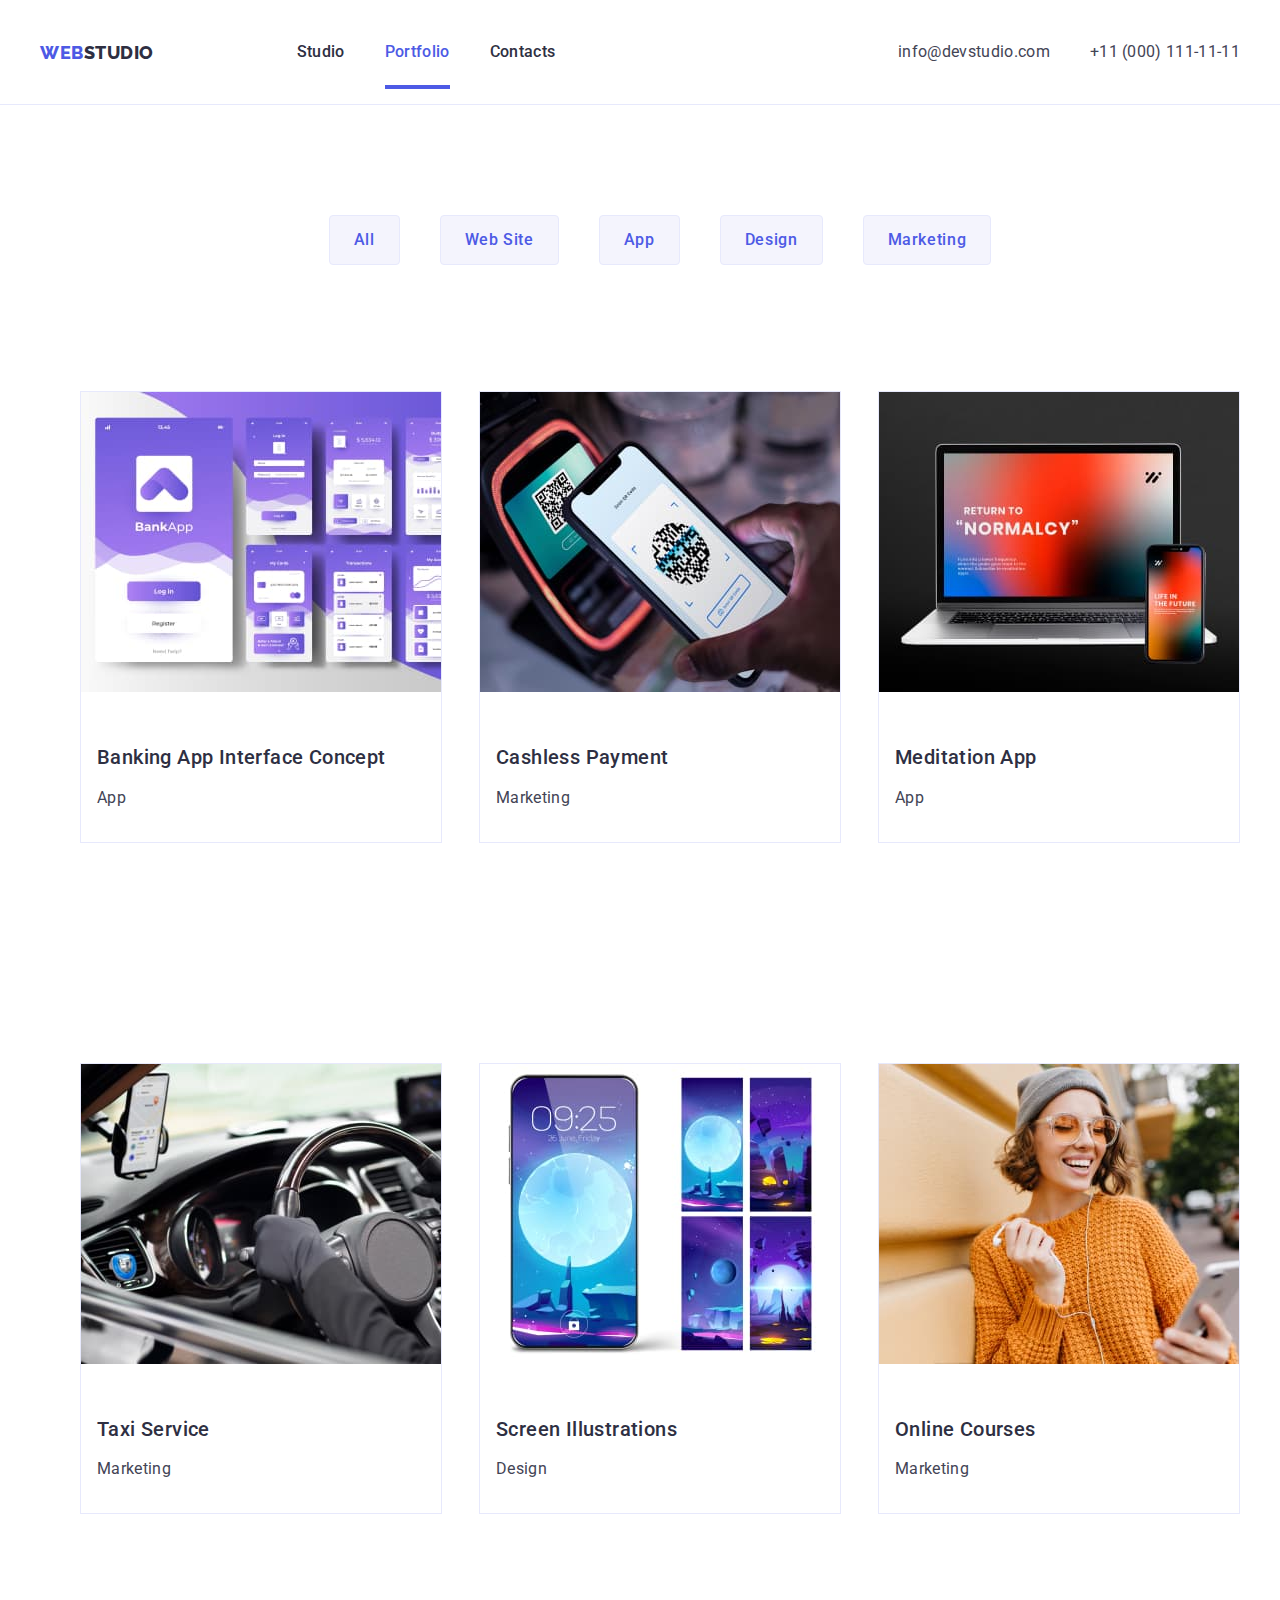
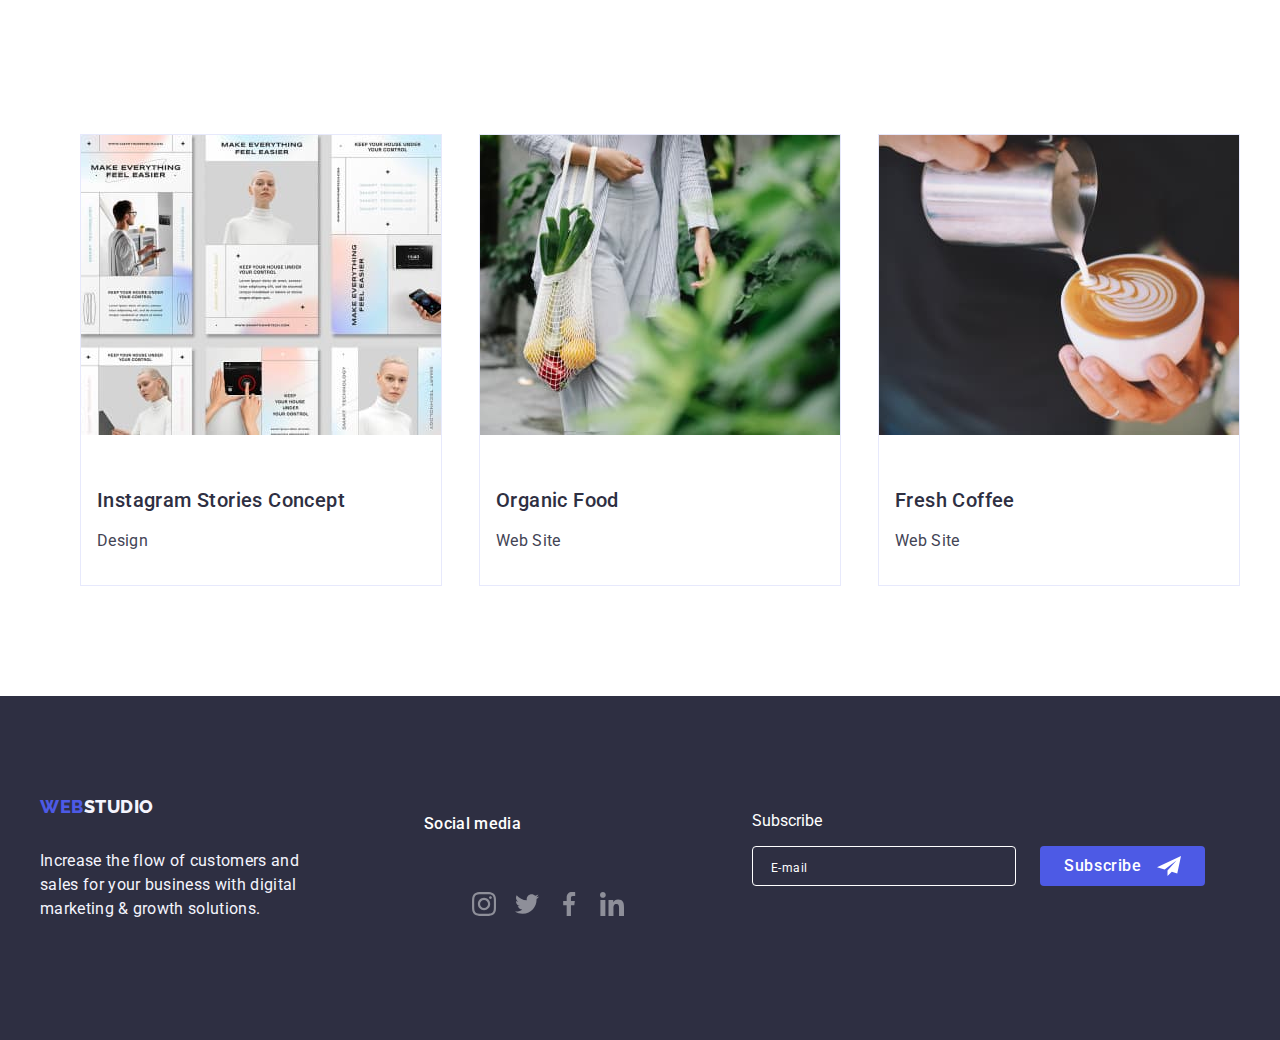
==== portfolio.html @ 589d303f "hw" ====
<!DOCTYPE html>
<html lang="en">
  <head>
    <meta charset="UTF-8" />
    <meta name="viewport" content="width=device-width, initial-scale=1.0" />
    <link rel="preconnect" href="https://fonts.googleapis.com" />
    <link rel="preconnect" href="https://fonts.gstatic.com" crossorigin />
    <link
      href="https://fonts.googleapis.com/css2?family=Raleway:ital,wght@0,100..900;1,100..900&family=Roboto:wght@400;500;700;900&display=swap"
      rel="stylesheet"
    />

    <!-- Normalize information -->
    <link
      rel="stylesheet"
      href="https://cdnjs.cloudflare.com/ajax/libs/modern-normalize/1.1.0/modern-normalize.min.css"
    />
    <link rel="stylesheet" href="./styles/modern-normalize.css" />
    <link rel="stylesheet" href="./styles/portfolio.css" />

    <title>Portfolio</title>
  </head>

  <body>
    <!-- Header information -->
    <header class="top-line">
      <div class="container top-line-style">
        <a href="./index.html" rel="noopener noreferrer" class="logo">WEB</a>
        <nav class="navbar">
          <ul class="navbar-list">
            <li>
              <a
                class="navbar-list-item"
                href="./index.html"
                rel="noopener noreferrer"
                >Studio</a
              >
            </li>
            <li>
              <a
                class="navbar-list-item active"
                href="./portfolio.html"
                rel="noopener noreferrer"
                >Portfolio</a
              >
            </li>
            <li>
              <a class="navbar-list-item" href="" rel="noopener noreferrer"
                >Contacts</a
              >
            </li>
          </ul>
        </nav>

        <!-- Contacts information -->
        <ul class="contact">
          <li>
            <a href="mailto:info@devstudio.com">info@devstudio.com</a>
          </li>
          <li>
            <a href="tel:+11 (000) 111-11-11">+11 (000) 111-11-11</a>
          </li>
        </ul>
      </div>
    </header>

    <main>
      <!-- Section with buttons - filtres -->
      <section class="filters-section">
        <div class="container">
          <ul class="filters-section-list">
            <li>
              <button type="button" class="btn-filtres">All</button>
            </li>
            <li>
              <button type="button" class="btn-filtres">Web Site</button>
            </li>
            <li>
              <button type="button" class="btn-filtres">App</button>
            </li>
            <li>
              <button type="button" class="btn-filtres">Design</button>
            </li>
            <li>
              <button type="button" class="btn-filtres">Marketing</button>
            </li>
          </ul>
        </div>
      </section>

      <!-- Section with Row 1 -->
      <section class="section">
        <div class="container">
          <ul class="section-row-list">
            <li class="project-card">
              <div class="img-overlay">
                <img
                  src="./images/Row-1/img-1.jpg"
                  alt="Banking App Interface Concept"
                />
                <div class="overlay">
                  <p class="overlay-text">
                    14 Stylish and User-Friendly App Design Concepts · Task
                    Manager App · Calorie Tracker App · Exotic Fruit Ecommerce
                    App · Cloud Storage App
                  </p>
                </div>
              </div>
              <div class="project-card-info">
                <h2>Banking App Interface Concept</h2>
                <span>App</span>
              </div>
            </li>
            <li class="project-card">
              <div class="img-overlay">
                <img src="./images/Row-1/img-2.jpg" alt="Cashless Payment" />
                <div class="overlay">
                  <p class="overlay-text">
                    14 Stylish and User-Friendly App Design Concepts · Task
                    Manager App · Calorie Tracker App · Exotic Fruit Ecommerce
                    App · Cloud Storage App
                  </p>
                </div>
              </div>
              <div class="project-card-info">
                <h2>Cashless Payment</h2>
                <span>Marketing</span>
              </div>
            </li>
            <li class="project-card">
              <div class="img-overlay">
                <img src="./images/Row-1/img-3.jpg" alt="Meditation App" />
                <div class="overlay">
                  <p class="overlay-text">
                    14 Stylish and User-Friendly App Design Concepts · Task
                    Manager App · Calorie Tracker App · Exotic Fruit Ecommerce
                    App · Cloud Storage App
                  </p>
                </div>
              </div>
              <div class="project-card-info">
                <h2>Meditation App</h2>
                <span>App</span>
              </div>
            </li>
          </ul>
        </div>
      </section>

      <!-- Section with Row 2 -->
      <section class="section">
        <div class="container">
          <ul class="section-row-list">
            <li class="project-card">
              <div class="img-overlay">
                <img src="./images/Row-2/img-1.jpg" alt="Taxi Service" />
                <div class="overlay">
                  <p class="overlay-text">
                    14 Stylish and User-Friendly App Design Concepts · Task
                    Manager App · Calorie Tracker App · Exotic Fruit Ecommerce
                    App · Cloud Storage App
                  </p>
                </div>
              </div>
              <div class="project-card-info">
                <h2>Taxi Service</h2>
                <span>Marketing</span>
              </div>
            </li>
            <li class="project-card">
              <div class="img-overlay">
                <img
                  src="./images/Row-2/img-2.jpg"
                  alt="Screen Illustrations"
                />
                <div class="overlay">
                  <p class="overlay-text">
                    14 Stylish and User-Friendly App Design Concepts · Task
                    Manager App · Calorie Tracker App · Exotic Fruit Ecommerce
                    App · Cloud Storage App
                  </p>
                </div>
              </div>
              <div class="project-card-info">
                <h2>Screen Illustrations</h2>
                <span>Design</span>
              </div>
            </li>
            <li class="project-card">
              <div class="img-overlay">
                <img src="./images/Row-2/img-3.jpg" alt="Online Courses" />
                <div class="overlay">
                  <p class="overlay-text">
                    14 Stylish and User-Friendly App Design Concepts · Task
                    Manager App · Calorie Tracker App · Exotic Fruit Ecommerce
                    App · Cloud Storage App
                  </p>
                </div>
              </div>
              <div class="project-card-info">
                <h2>Online Courses</h2>
                <span>Marketing</span>
              </div>
            </li>
          </ul>
        </div>
      </section>

      <!-- Section with Row 3 -->
      <section class="section">
        <div class="container">
          <ul class="section-row-list">
            <li class="project-card">
              <div class="img-overlay">
                <img
                  src="./images/Row-3/img-1.jpg"
                  alt="Instagram Stories Concept"
                />
                <div class="overlay">
                  <p class="overlay-text">
                    14 Stylish and User-Friendly App Design Concepts · Task
                    Manager App · Calorie Tracker App · Exotic Fruit Ecommerce
                    App · Cloud Storage App
                  </p>
                </div>
              </div>
              <div class="project-card-info">
                <h2>Instagram Stories Concept</h2>
                <span>Design</span>
              </div>
            </li>
            <li class="project-card">
              <div class="img-overlay">
                <img src="./images/Row-3/img-2.jpg" alt="Organic Food" />
                <div class="overlay">
                  <p class="overlay-text">
                    14 Stylish and User-Friendly App Design Concepts · Task
                    Manager App · Calorie Tracker App · Exotic Fruit Ecommerce
                    App · Cloud Storage App
                  </p>
                </div>
              </div>
              <div class="project-card-info">
                <h2>Organic Food</h2>
                <span>Web Site</span>
              </div>
            </li>
            <li class="project-card">
              <div class="img-overlay">
                <img src="./images/Row-3/img-3.jpg" alt="Fresh Coffee" />
                <div class="overlay">
                  <p class="overlay-text">
                    14 Stylish and User-Friendly App Design Concepts · Task
                    Manager App · Calorie Tracker App · Exotic Fruit Ecommerce
                    App · Cloud Storage App
                  </p>
                </div>
              </div>
              <div class="project-card-info">
                <h2>Fresh Coffee</h2>
                <span>Web Site</span>
              </div>
            </li>
          </ul>
        </div>
      </section>
    </main>
    <!-- Footer information -->
    <footer class="footer-section">
      <div class="container footer-section-style">
        <!-- Information about logo -->
        <div class="footer-section-logo">
          <a class="footer-logo" href="index.html" rel="noopener noreferrer"
            >WEB</a
          >
          <p>
            Increase the flow of customers and sales for your business with
            digital marketing & growth solutions.
          </p>
        </div>
        <div class="footer-social-links">
          <p>Social media</p>
          <ul class="footer-social-links-list">
            <!-- Information about Footer icon -->
            <li>
              <a
                href="https://www.instagram.com/"
                target="_blank"
                class="footer-icon"
                aria-label="instagram-link"
              >
                <svg>
                  <use href="./images/icons/icons.svg#icon-instagram"></use>
                </svg>
              </a>
            </li>
            <li>
              <a
                href="https://www.twitter.com/"
                target="_blank"
                class="footer-icon"
                aria-label="twitter-link"
              >
                <svg>
                  <use href="./images/icons/icons.svg#icon-twitter"></use>
                </svg>
              </a>
            </li>
            <li>
              <a
                href="https://www.facebook.com/"
                target="_blank"
                class="footer-icon"
                aria-label="facebook-link"
              >
                <svg>
                  <use href="./images/icons/icons.svg#icon-facebook"></use>
                </svg>
              </a>
            </li>
            <li>
              <a
                href="https://www.linkedin.com/"
                target="_blank"
                class="footer-icon"
                aria-label="linkedin-link"
              >
                <svg>
                  <use href="./images/icons/icons.svg#icon-linkedin"></use>
                </svg>
              </a>
            </li>
          </ul>
        </div>
        <form class="footer-form">
          <p class="title-subscribe">Subscribe</p>
          <div class="footer-subscribe">
            <div>
              <label for="email"></label>
              <input
                type="email"
                name="email"
                id="email"
                placeholder="E-mail"
                class="input-subscribe"
              />
            </div>
            <div class="button-subscribe">
              <button type="submit" class="btn-subscribe">
                Subscribe
                <svg class="icon-subscribe">
                  <use href="./images/icons/icons.svg#icon-subscribe"></use>
                </svg>
              </button>
            </div>
          </div>
        </form>
      </div>
    </footer>
  </body>
</html>
---- styles/portfolio.css ----
:root {
    --blue-color: #4d5ae5;
    --button-background-color: #4d5ae5;
    --button-color: #404bbf;
    --primary-color: #2e2f42;
    --logo-color: #4d5ae5;
    --hover-links-color: #2042db;
    --slate: #434455;
    --social-icon-color: #8e8f99;
    --border-color: #e7e9fc;
    --cloud: #f4f4fd;
    --primary-color-modal: rgba(46, 47, 66, 0.4);
    --grey: rgba(46, 47, 66, 0.702);
    --color-white: #fff;
    --dairy: #fcfcfc;
    --font-family: "Roboto", sans-serif;
    --second-family: "Raleway", sans-serif;
    --transition: 250ms cubic-bezier(0.4, 0, 0.2, 1);
  }
  
  /* General settings */
  body {
    font-family: var(--font-family);
    color: var(--primary-color);
  }
  
  a {
    text-decoration: none;
  }
  
  li {
    list-style-type: none;
  }
  
  .container {
    width: 1200px;
    margin: 0 auto;
  }
  
  .section {
    padding: 94px 0;
  }
  
  a {
    transition: color 250ms cubic-bezier(0.4, 0, 0.2, 1);
  }
  svg {
    transition: color 250ms cubic-bezier(0.4, 0, 0.2, 1);
  }
  
  /* Information about Top Line */
  .top-line {
    background: var(--color-white);
    border-bottom: 1px solid var(--border-color);
    padding: 24px 0;
  }
  
  .top-line a.active {
    color: var(--blue-color);
    border-bottom: 4px solid var(--blue-color);
    padding-bottom: 24px;
  }
  .top-line-style {
    display: flex;
    justify-content: space-between;
    align-items: center;
  }
  
  /* Information about logo */
  .logo {
    font-family: var(--second-family);
    font-weight: 800;
    font-size: 18px;
    line-height: 1.16667;
    letter-spacing: 0.03em;
    color: var(--logo-color);
  }
  
  .logo:hover {
    transform: scale(1.05);
  }
  
  .logo::after {
    content: "STUDIO";
    color: var(--primary-color);
  }
  
  /* Information about Nav Bar */
  .navbar-list {
    display: flex;
    gap: 40px;
    margin-right: 100px;
  }
  
  .navbar-list-item {
    font-family: var(--font-family);
    font-weight: 500;
    font-size: 16px;
    line-height: 1.5;
    letter-spacing: 0.02em;
    color: var(--primary-color);
  }
  
  .navbar-list-item:hover,
  .navbar-list-item:focus {
    color: var(--hover-links-color);
  }
  
  /* Information about Contacts in Nav-Bar */
  .contact {
    font-family: var(--font-family);
    font-weight: 400;
    font-size: 16px;
    line-height: 1.5;
    letter-spacing: 0.02em;
    display: flex;
    gap: 40px;
    margin-left: 100px;
  }
  
  .contact a {
    color: var(--slate);
  }
  
  .contact a:hover,
  .contact a:focus {
    color: var(--hover-links-color);
  }
  
  /* Information about buttons with filtres */
  .filters-section {
    padding-top: 94px;
  }
  
  .filters-section-list {
    display: flex;
    justify-content: center;
    align-items: center;
    gap: 40px;
    white-space: nowrap;
  }
  
  .btn-filtres {
    padding: 12px 24px;
    border: 1px solid var(--border-color);
    border-radius: 4px;
    background: var(--cloud);
    font-weight: 500;
    font-size: 16px;
    line-height: 1.5;
    letter-spacing: 0.04em;
    text-align: center;
    color: var(--button-background-color);
  }
  
  .btn-filtres:hover {
    color: var(--color-white);
    background: var(--button-color);
    box-shadow: 0 4px 4px 0 rgba(0, 0, 0, 0.25);
    cursor: pointer;
  }
  
  .btn-filtres:hover,
  .btn-filtres:focus {
    transform: scale(1.05);
    transition: var(--transition);
  }
  
  /* Information about Rows */
  .section-row-list {
    display: flex;
    justify-content: space-between;
  }
  
  /* Information about Cards */
  .project-card {
    border: 1px solid var(--border-color);
    background: var(--color-white);
    transition: var(--transition);
  }
  
  .project-card:hover {
    box-shadow: 0 4px 4px 0 rgba(0, 0, 0, 0.25);
    scale: 1.015;
    cursor: pointer;
  }
  
  .project-card-info {
    display: flex;
    flex-direction: column;
    margin: 32px 0 32px 16px;
  }
  
  .project-card-info h2 {
    font-weight: 500;
    font-size: 20px;
    line-height: 1.2;
    letter-spacing: 0.02em;
    color: var(--primary-color);
  }
  
  .project-card-info span {
    font-size: 16px;
    line-height: 1.5;
    letter-spacing: 0.02em;
    color: var(--slate);
  }
  
  .img-overlay {
    position: relative;
    overflow: hidden;
  }
  
  .overlay {
    display: flex;
    justify-content: center;
    align-items: center;
    top: 0px;
    height: 360px;
    width: 360px;
    position: absolute;
    background-color: var(--blue-color);
    transform: translateY(101%);
    transition: transform var(--transition);
  }
  
  .overlay-text {
    width: 300px;
    font-weight: 400;
    font-size: 16px;
    line-height: 1.5;
    letter-spacing: 0.02em;
    color: var(--color-white);
    padding-bottom: 180px;
  }
  
  .img-overlay:hover .overlay {
    transform: translateY(0px);
  }
  
  /* Information about Footer section */
  .footer-section {
    background: var(--primary-color);
    padding: 100px 0;
  }
  
  /* Information about Footer Logo */
  .footer-logo {
    font-family: var(--second-family);
    font-weight: 800;
    font-size: 18px;
    line-height: 1.16667;
    letter-spacing: 0.03em;
    color: var(--logo-color);
  }
  
  .footer-logo::after {
    content: "STUDIO";
    color: var(--cloud);
  }
  
  .footer-section-logo {
    display: flex;
    flex-direction: column;
    gap: 16px;
    width: 264px;
  }
  
  .footer-section-logo p {
    font-family: var(--font-family);
    font-weight: 400;
    font-size: 16px;
    line-height: 1.5;
    letter-spacing: 0.02em;
    color: var(--cloud);
  }
  
  /* Information about style footer */
  .footer-section-style {
    display: flex;
    gap: 120px;
  }
  
  /* Information about Social links */
  .footer-social-links {
    font-weight: 500;
    font-size: 16px;
    line-height: 1.5;
    letter-spacing: 0.02em;
    color: var(--color-white);
    display: flex;
    flex-direction: column;
    gap: 16px;
  }
  
  .footer-social-links-list {
    display: flex;
    justify-content: space-between;
    width: 208px;
  }
  
  /* Information about Footer svg */
  .footer-icon svg {
    width: 24px;
    height: 24px;
    color: var(--social-icon-color);
  }
  
  .footer-icon svg:hover,
  .footer-icon svg:active {
    color: var(--color-white);
  }
  
  .footer-icon {
    width: 40px;
    height: 40px;
    background: var(--navy-blue);
    border-radius: 50%;
    display: flex;
    justify-content: center;
    align-items: center;
  }
  
  .footer-icon:hover,
  .footer-icon:active {
    background: var(--blue-color);
    border-radius: 50%;
  }
  
  /* Information About Section Subscribe */
  .title-subscribe {
    color: var(--color-white);
    margin-bottom: 16px;
  }
  
  .footer-form {
    display: flex;
    flex-direction: column;
  }
  
  .footer-subscribe {
    display: flex;
  }
  
  .input-subscribe {
    border: 1px solid var(--color-white);
    border-radius: 4px;
    width: 264px;
    height: 40px;
    background-color: var(--navy-blue);
    color: var(--color-white);
    margin-right: 24px;
  }
  
  .input-subscribe::placeholder {
    color: var(--color-white);
    font-weight: 400;
    font-size: 12px;
    line-height: 2;
    letter-spacing: 0.04em;
    padding-left: 16px;
  }
  
  .btn-subscribe {
    display: flex;
    font-weight: 500;
    font-size: 16px;
    line-height: 1.5;
    letter-spacing: 0.04em;
    color: var(--color-white);
    border: none;
    border-radius: 4px;
    padding: 8px 24px;
    width: 165px;
    height: 40px;
    background-color: var(--blue-color);
    cursor: pointer;
    position: absolute;
  }
  
  .icon-subscribe {
    position: relative;
    width: 24px;
    height: 24px;
    fill: var(--color-white);
    margin-left: 15px;
    cursor: pointer;
  }
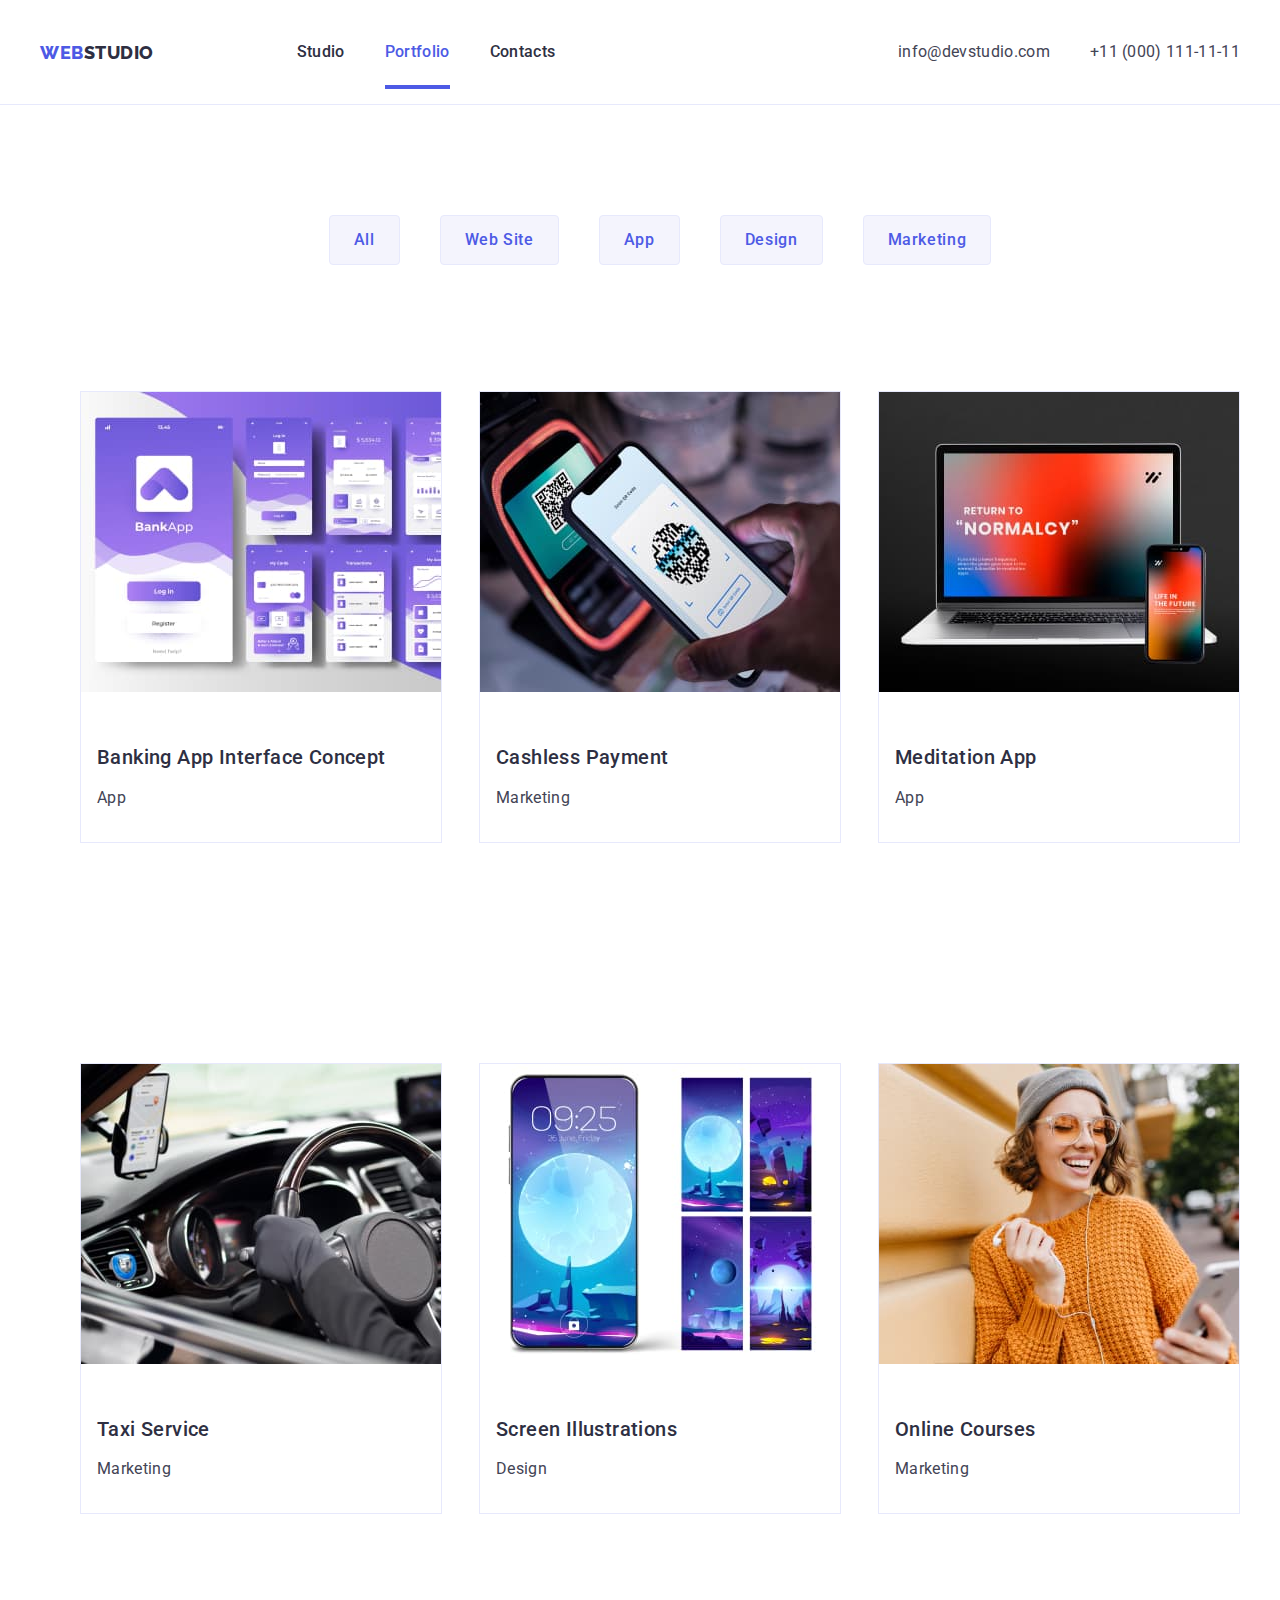
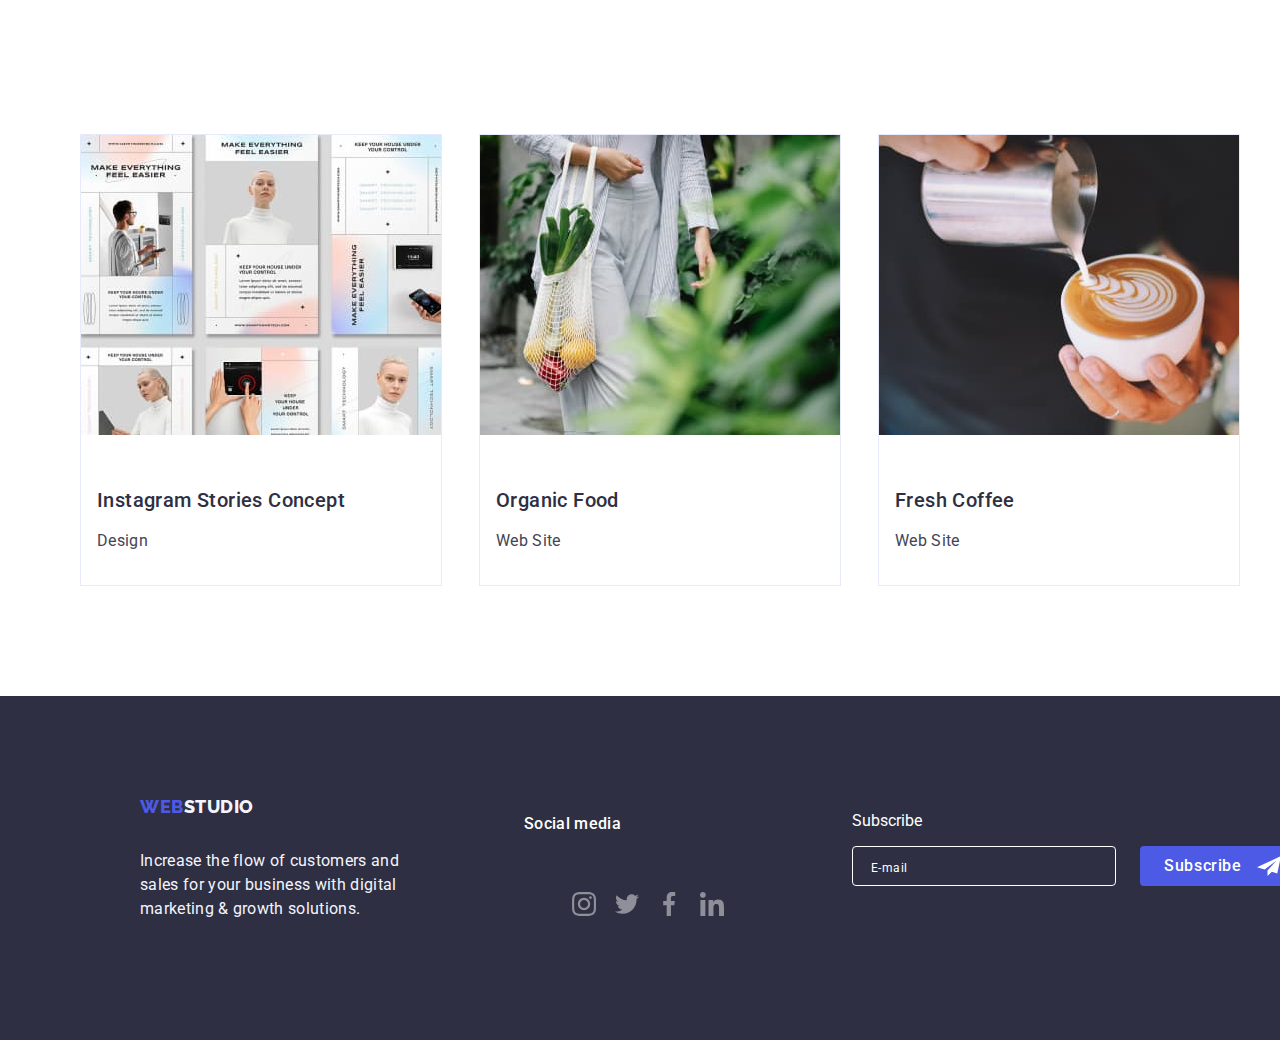
==== commit 6bc5e55c: "." ====
--- a/portfolio.html
+++ b/portfolio.html
@@ -22,6 +22,97 @@
   </head>
 
   <body>
+    <div class="js-menu-container">
+      <button class="menu-toggle js-close-menu">&times;</button>
+      <nav>
+        <ul class="mobile-menu-navigation">
+          <li>
+            <a
+              class="mobile-navbar-list-item"
+              href="index.html"
+              rel="noopener noreferrer"
+              >Studio</a
+            >
+          </li>
+          <li>
+            <a
+              class="mobile-navbar-list-item"
+              href="portfolio.html"
+              target="_parent"
+              rel="noopener nofollow noreferrer"
+              >Portfolio</a
+            >
+          </li>
+          <li>
+            <a
+              class="mobile-navbar-list-item"
+              href="contacts.html"
+              target="_blank"
+              rel="noopener nofollow noreferrer"
+              >Contacts</a
+            >
+          </li>
+        </ul>
+      </nav>
+      <ul class="mobile-menu-contact">
+        <li>
+          <a href="mailto:info@devstudio.com">info@devstudio.com</a>
+        </li>
+        <li>
+          <a href="tel:+11 (000) 111-11-11">+11 (000) 111-11-11</a>
+        </li>
+      </ul>
+      <ul class="mobile-social-links-list">
+        <li>
+          <a
+            href="https://www.instagram.com/"
+            target="_blank"
+            class="social-icon"
+            aria-label="instagram-link"
+          >
+            <svg>
+              <use href="./images/icons/icons.svg#icon-instagram"></use>
+            </svg>
+          </a>
+        </li>
+        <li>
+          <a
+            href="https://www.twitter.com/"
+            target="_blank"
+            class="social-icon"
+            aria-label="twitter-link"
+          >
+            <svg>
+              <use href="./images/icons/icons.svg#icon-twitter"></use>
+            </svg>
+          </a>
+        </li>
+        <li>
+          <a
+            href="https://www.facebook.com/"
+            target="_blank"
+            class="social-icon"
+            aria-label="facebook-link"
+          >
+            <svg>
+              <use href="./images/icons/icons.svg#icon-facebook"></use>
+            </svg>
+          </a>
+        </li>
+        <li>
+          <a
+            href="https://www.linkedin.com/"
+            target="_blank"
+            class="social-icon"
+            aria-label="linkedin-link"
+          >
+            <svg>
+              <use href="./images/icons/icons.svg#icon-linkedin"></use>
+            </svg>
+          </a>
+        </li>
+      </ul>
+    </div>
     <!-- Header information -->
     <header class="top-line">
       <div class="container top-line-style">
@@ -62,6 +153,25 @@
           </li>
         </ul>
       </div>
+      <button
+        class="menu-toggle js-open-menu"
+        aria-expanded="false"
+        aria-controls="mobile-menu"
+      >
+        <svg
+          width="24"
+          height="24"
+          fill="currentColor"
+          viewBox="0 0 20 20"
+          xmlns="http://www.w3.org/2000/svg"
+        >
+          <path
+            fill-rule="evenodd"
+            d="M3 5a1 1 0 011-1h12a1 1 0 110 2H4a1 1 0 01-1-1zM3 10a1 1 0 011-1h12a1 1 0 110 2H4a1 1 0 01-1-1zM3 15a1 1 0 011-1h12a1 1 0 110 2H4a1 1 0 01-1-1z"
+            clip-rule="evenodd"
+          ></path>
+        </svg>
+      </button>
     </header>
 
     <main>
@@ -357,5 +467,6 @@
         </form>
       </div>
     </footer>
+    <script src="/js/mobile-menu-js"></script>
   </body>
 </html>
--- a/styles/portfolio.css
+++ b/styles/portfolio.css
@@ -385,4 +385,428 @@
     fill: var(--color-white);
     margin-left: 15px;
     cursor: pointer;
-  }+  }
+  .js-menu-container {
+    display: none;
+  }
+  
+  .js-menu-container.is-open {
+    display: flex;
+    flex-direction: column;
+    position: fixed;
+    top: 0;
+    right: 0;
+    background-color: var(--color-white);
+    padding: 80px 35px 40px 40px;
+    z-index: 1;
+  }
+  .mobile-menu-navbar {
+    display: flex;
+  }
+  .js-close-menu {
+    position: absolute;
+    top: 24px;
+    right: 24px;
+    border-radius: 50%;
+    width: 24px;
+    height: 24px;
+    color: var(--blue-color);
+    background-color: var(--cornflower);
+    display: flex;
+    justify-content: center;
+    align-items: center;
+    outline: none;
+    border-style: none;
+    margin-bottom: 24px;
+  }
+  
+  .js-close-menu:hover {
+    color: var(--ocean);
+    background-color: var(--color-white);
+    cursor: pointer;
+  }
+  
+  .mobile-menu-navigation {
+    display: flex;
+    flex-direction: column;
+    gap: 40px;
+  }
+  
+  .mobile-navbar-list-item {
+    font-family: var(--font-family);
+    font-weight: 700;
+    font-size: 36px;
+    line-height: 111%;
+    letter-spacing: 0.02em;
+    text-transform: capitalize;
+    color: var(--navy-blue);
+  }
+  
+  .mobile-navbar-list-item:hover {
+    color: var(--ocean);
+  }
+  
+  .mobile-menu-contact {
+    display: flex;
+    flex-direction: column;
+    gap: 40px;
+    margin-top: 284px;
+    margin-bottom: 48px;
+  }
+  
+  .mobile-menu-contact a {
+    font-family: var(--font-family);
+    font-weight: 500;
+    font-size: 20px;
+    line-height: 120%;
+    letter-spacing: 0.02em;
+    color: var(--slate);
+    transition: font-size var(--transition), color var(--transition);
+  }
+  
+  .mobile-menu-contact a:hover {
+    font-family: var(--font-family);
+    font-weight: 700;
+    font-size: 36px;
+    line-height: 111%;
+    letter-spacing: 0.02em;
+    text-transform: capitalize;
+    color: var(--blue-color);
+  }
+  
+  .mobile-social-links-list {
+    display: flex;
+    gap: 56px;
+  }
+  /* Stiliare pentru tableta */
+@media screen and (min-width: 768px) {
+  .navbar-list {
+    display: flex;
+    gap: 40px;
+    margin-right: 100px;
+  }
+  .contact {
+    font-family: var(--font-family);
+    font-weight: 400;
+    font-size: 16px;
+    line-height: 1.5;
+    letter-spacing: 0.02em;
+    display: flex;
+    flex-direction: column;
+    margin-left: 100px;
+  }
+  .burger-menu {
+    display: none;
+  }
+
+  .js-open-menu {
+    display: none;
+  }
+  
+
+  .section-list {
+    display: flex;
+    justify-content: center;
+    flex-direction: column;
+    align-items: center;
+  }
+
+  .container {
+    margin: 0 auto;
+  }
+
+  .hero-section h1 {
+    width: 496px;
+    height: 120px;
+    font-weight: 700;
+    font-size: 56px;
+    line-height: 1.07143;
+    letter-spacing: 0.02em;
+    text-align: center;
+    color: var(--color-white);
+  }
+
+  .icon-benefit-background {
+    width: 264px;
+    height: 112px;
+    background: var(--cloud);
+    display: flex;
+    justify-content: center;
+    align-items: center;
+    display: none;
+  }
+  .section-list-item {
+    display: flex;
+    flex-direction: column;
+    width: 264px;
+    justify-content: space-between;
+  }
+
+  .section-list-item h3 {
+    font-size: 36px;
+    line-height: 1.11111;
+    letter-spacing: 0.02em;
+    text-transform: capitalize;
+    text-align: center;
+    color: var(--navy-blue);
+  }
+
+  .section-list-item p {
+    font-size: 16px;
+    line-height: 1.5;
+    letter-spacing: 0.02em;
+    color: var(--list-item-color);
+    text-align: start;
+  }
+
+  .what-are-we-doing {
+    display: none;
+  }
+
+  .benefits-with-two-columns {
+    flex-wrap: wrap;
+    display: flex;
+    flex-direction: row;
+    width: 736px;
+  }
+  .our-team-two-columns {
+    flex-wrap: wrap;
+    display: flex;
+    flex-direction: row;
+    width: 768px;
+    margin: auto;
+    gap: 24px;
+  }
+
+  .customers-with-two-columns {
+    flex-wrap: wrap;
+    display: flex;
+    flex-direction: row;
+    width: 552px;
+    gap: 7px;
+  }
+  .card {
+    border-radius: 0 0 4px 4px;
+    box-shadow: 0 2px 1px 0 rgba(46, 47, 66, 0.08),
+      0 1px 1px 0 rgba(46, 47, 66, 0.16), 0 1px 6px 0 rgba(46, 47, 66, 0.08);
+    background: var(--color-white);
+    display: flex;
+    flex-direction: column;
+    gap: 32px;
+  }
+
+  .footer-section-style {
+    display: flex;
+    gap: 120px;
+    flex-wrap: wrap;
+    width: 768px;
+    flex-direction: row;
+    justify-content: center;
+  }
+
+  .footer-subscribe {
+    display: flex;
+    flex-direction: row;
+  }
+
+  .footer-logo {
+    font-family: var(--second-family);
+    font-weight: 800;
+    font-size: 18px;
+    line-height: 1.16667;
+    letter-spacing: 0.03em;
+    color: var(--blue-color);
+    text-align: start;
+  }
+  .footer-social-links {
+    font-weight: 500;
+    font-size: 16px;
+    line-height: 1.5;
+    letter-spacing: 0.02em;
+    color: var(--color-white);
+    display: flex;
+    flex-direction: column;
+    gap: 16px;
+    align-items: start;
+  }
+
+  .footer-form {
+    display: flex;
+    flex-direction: column;
+    align-items: start;
+    margin-right: 300px;
+  }
+
+  .input-subscribe {
+    border: 1px solid var(--color-white);
+    border-radius: 4px;
+    width: 264px;
+    height: 40px;
+    background-color: var(--navy-blue);
+    color: var(--color-white);
+    margin-right: 24px;
+  }
+
+  .button-subscribe {
+    display: flex;
+    flex-direction: row;
+    justify-content: flex-start;
+  }
+}
+
+/* Stilizare pentru desktop */
+@media screen and (min-width: 1158px) {
+  .navbar-list {
+    display: flex;
+    gap: 40px;
+    margin-right: 100px;
+  }
+  .contact {
+    font-family: var(--font-family);
+    font-weight: 400;
+    font-size: 16px;
+    line-height: 1.5;
+    letter-spacing: 0.02em;
+    display: flex;
+    flex-direction: row;
+    gap: 40px;
+    margin-left: 100px;
+  }
+  .burger-menu {
+    display: none;
+  }
+  .js-open-menu {
+    display: none;
+  }
+  .section-list {
+    display: flex;
+    justify-content: space-between;
+    flex-direction: row;
+  }
+  .container {
+    width: 1200px;
+    margin: 0 auto;
+  }
+
+  .hero-section h1 {
+    width: 496px;
+    height: 120px;
+    font-weight: 700;
+    font-size: 56px;
+    line-height: 1.07143;
+    letter-spacing: 0.02em;
+    text-align: center;
+    color: var(--color-white);
+  }
+
+  .icon-benefit-background {
+    width: 264px;
+    height: 112px;
+    background: var(--cloud);
+    display: flex;
+    justify-content: center;
+    align-items: center;
+  }
+
+  .section-list-item h3 {
+    font-weight: 500;
+    font-size: 20px;
+    line-height: 1.2;
+    letter-spacing: 0.02em;
+    text-align: start;
+  }
+
+  .section-list-item p {
+    font-size: 16px;
+    line-height: 1.5;
+    letter-spacing: 0.02em;
+    color: var(--list-item-color);
+    text-align: start;
+  }
+
+  .what-are-we-doing {
+    display: flex;
+  }
+
+  .card {
+    border-radius: 0 0 4px 4px;
+    box-shadow: 0 2px 1px 0 rgba(46, 47, 66, 0.08),
+      0 1px 1px 0 rgba(46, 47, 66, 0.16), 0 1px 6px 0 rgba(46, 47, 66, 0.08);
+    background: var(--color-white);
+    display: flex;
+    flex-direction: column;
+    gap: 32px;
+  }
+
+  .benefits-with-two-columns {
+    flex-wrap: nowrap;
+    width: 1200px;
+  }
+  .customers-with-two-columns {
+    flex-wrap: nowrap;
+    width: 1200px;
+  }
+
+  .our-team-two-columns {
+    flex-wrap: nowrap;
+    width: 1200px;
+  }
+
+  .footer-section-style {
+    display: flex;
+    gap: 120px;
+    flex-direction: row;
+    flex-wrap: nowrap;
+    justify-content: flex-end;
+    width: 1440px;
+  }
+
+  .footer-subscribe {
+    display: flex;
+    flex-direction: row;
+  }
+
+  .footer-logo {
+    font-family: var(--second-family);
+    font-weight: 800;
+    font-size: 18px;
+    line-height: 1.16667;
+    letter-spacing: 0.03em;
+    color: var(--blue-color);
+    text-align: start;
+  }
+
+  .footer-social-links {
+    font-weight: 500;
+    font-size: 16px;
+    line-height: 1.5;
+    letter-spacing: 0.02em;
+    color: var(--color-white);
+    display: flex;
+    flex-direction: column;
+    gap: 16px;
+    align-items: start;
+  }
+
+  .footer-form {
+    display: flex;
+    flex-direction: column;
+    align-items: start;
+  }
+
+  .input-subscribe {
+    border: 1px solid var(--color-white);
+    border-radius: 4px;
+    width: 264px;
+    height: 40px;
+    background-color: var(--navy-blue);
+    color: var(--color-white);
+    margin-right: 24px;
+  }
+
+  .button-subscribe {
+    display: flex;
+    flex-direction: row;
+    justify-content: flex-start;
+  }
+}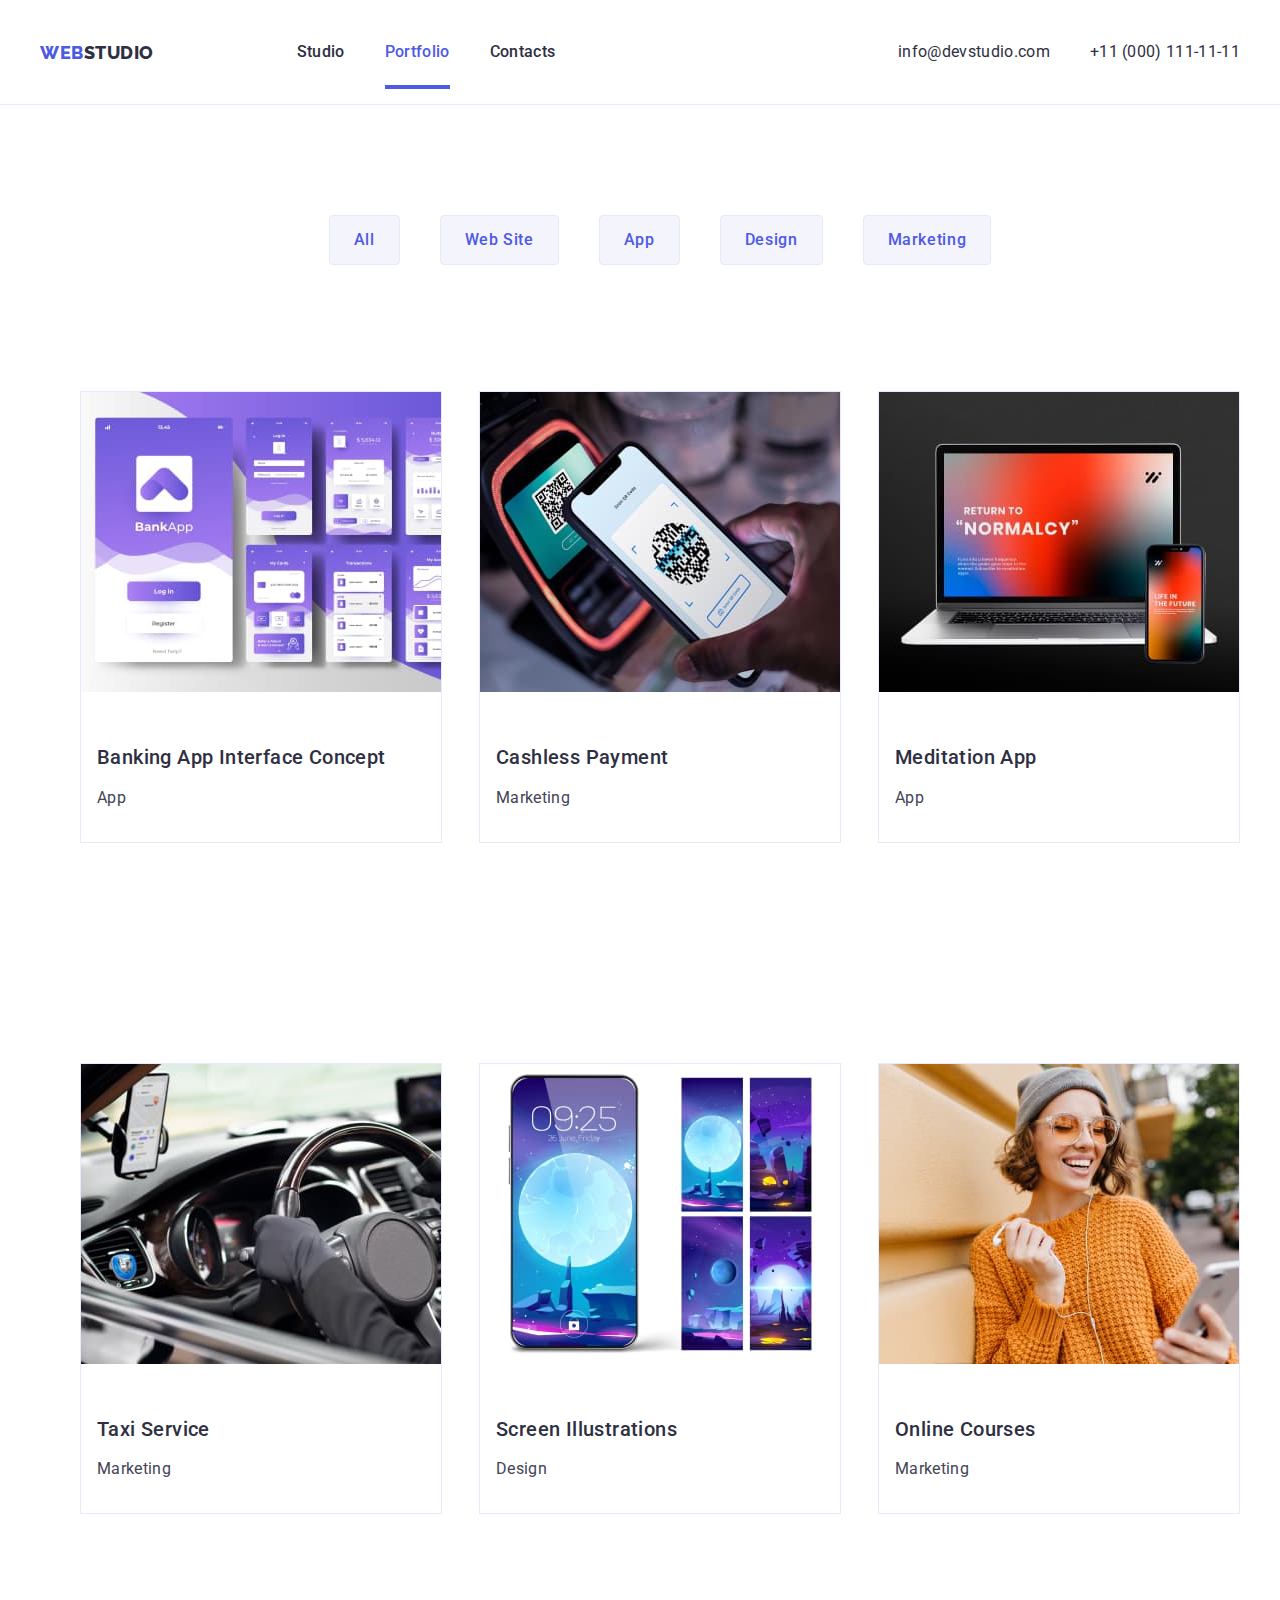
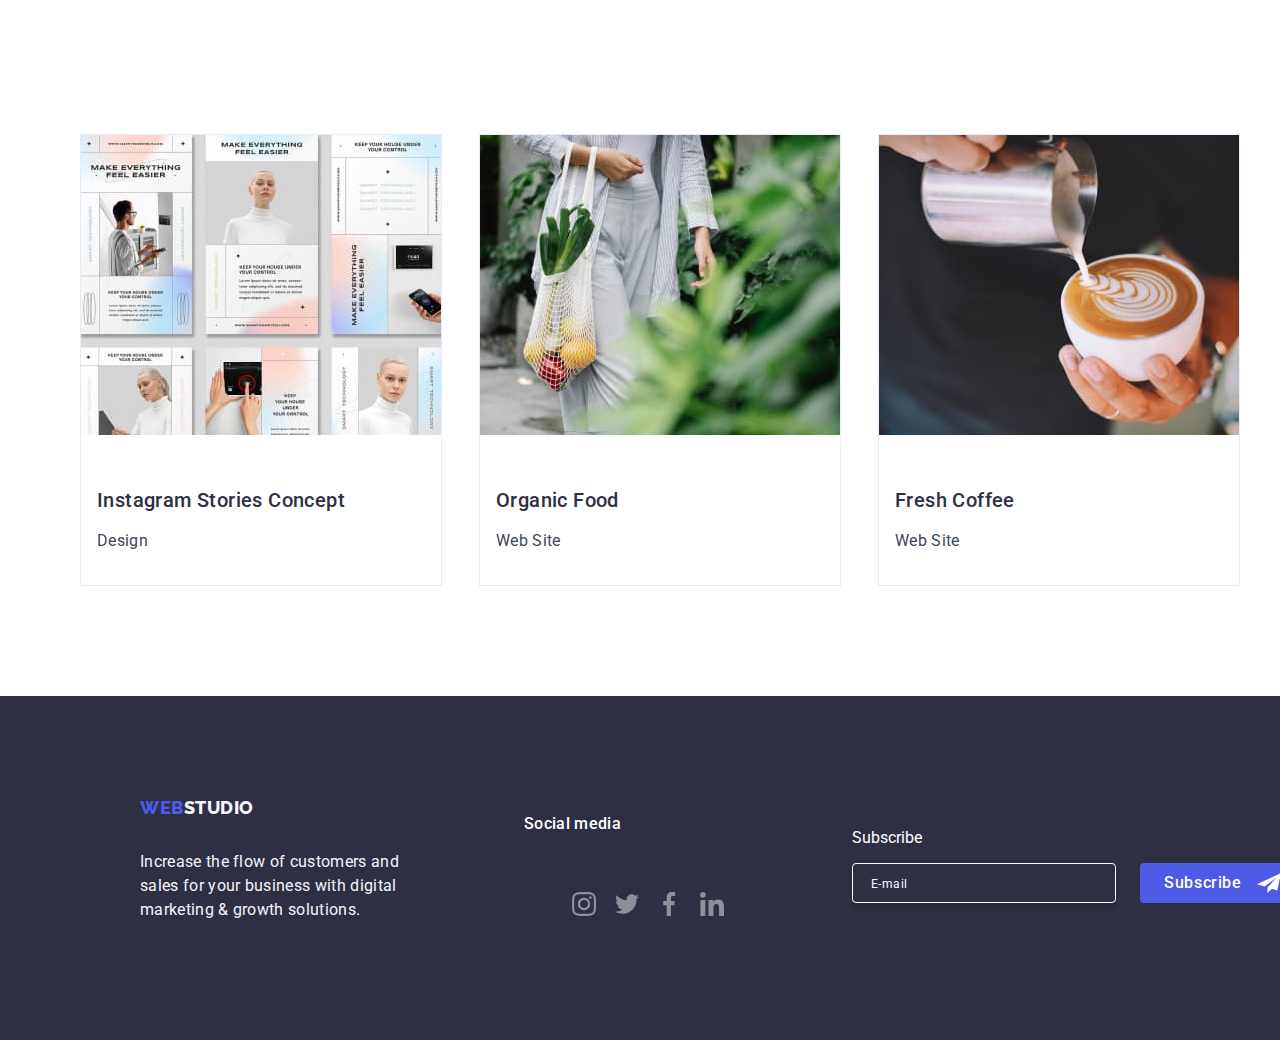
==== commit 8721308b: "." ====
--- a/portfolio.html
+++ b/portfolio.html
@@ -467,6 +467,6 @@
         </form>
       </div>
     </footer>
-    <script src="/js/mobile-menu-js"></script>
+    <script src="./js/mobile-menu.js"></script>
   </body>
 </html>
--- a/styles/portfolio.css
+++ b/styles/portfolio.css
@@ -1,112 +1,1238 @@
 :root {
-    --blue-color: #4d5ae5;
-    --button-background-color: #4d5ae5;
-    --button-color: #404bbf;
-    --primary-color: #2e2f42;
-    --logo-color: #4d5ae5;
-    --hover-links-color: #2042db;
-    --slate: #434455;
-    --social-icon-color: #8e8f99;
-    --border-color: #e7e9fc;
-    --cloud: #f4f4fd;
-    --primary-color-modal: rgba(46, 47, 66, 0.4);
-    --grey: rgba(46, 47, 66, 0.702);
-    --color-white: #fff;
-    --dairy: #fcfcfc;
-    --font-family: "Roboto", sans-serif;
-    --second-family: "Raleway", sans-serif;
-    --transition: 250ms cubic-bezier(0.4, 0, 0.2, 1);
-  }
-  
-  /* General settings */
-  body {
-    font-family: var(--font-family);
-    color: var(--primary-color);
-  }
-  
-  a {
-    text-decoration: none;
-  }
-  
-  li {
-    list-style-type: none;
-  }
-  
-  .container {
-    width: 1200px;
-    margin: 0 auto;
-  }
-  
-  .section {
-    padding: 94px 0;
-  }
-  
-  a {
-    transition: color 250ms cubic-bezier(0.4, 0, 0.2, 1);
-  }
-  svg {
-    transition: color 250ms cubic-bezier(0.4, 0, 0.2, 1);
-  }
-  
-  /* Information about Top Line */
-  .top-line {
-    background: var(--color-white);
-    border-bottom: 1px solid var(--border-color);
-    padding: 24px 0;
-  }
-  
-  .top-line a.active {
-    color: var(--blue-color);
-    border-bottom: 4px solid var(--blue-color);
-    padding-bottom: 24px;
-  }
-  .top-line-style {
-    display: flex;
-    justify-content: space-between;
-    align-items: center;
-  }
-  
-  /* Information about logo */
-  .logo {
-    font-family: var(--second-family);
-    font-weight: 800;
-    font-size: 18px;
-    line-height: 1.16667;
-    letter-spacing: 0.03em;
-    color: var(--logo-color);
-  }
-  
-  .logo:hover {
-    transform: scale(1.05);
-  }
-  
-  .logo::after {
-    content: "STUDIO";
-    color: var(--primary-color);
-  }
-  
-  /* Information about Nav Bar */
+  --blue-color: #4d5ae5;
+  --button-background-color: #4d5ae5;
+  --button-color: #404bbf;
+  --primary-color: #2e2f42;
+  --logo-color: #4d5ae5;
+  --hover-links-color: #2042db;
+  --slate: #434455;
+  --social-icon-color: #8e8f99;
+  --border-color: #e7e9fc;
+  --cloud: #f4f4fd;
+  --primary-color-modal: rgba(46, 47, 66, 0.4);
+  --grey: rgba(46, 47, 66, 0.702);
+  --color-white: #fff;
+  --dairy: #fcfcfc;
+  --font-family: "Roboto", sans-serif;
+  --second-family: "Raleway", sans-serif;
+  --transition: 250ms cubic-bezier(0.4, 0, 0.2, 1);
+}
+
+/* General settings */
+body {
+  font-family: var(--font-family);
+  color: var(--primary-color);
+}
+
+a {
+  text-decoration: none;
+}
+
+li {
+  list-style-type: none;
+}
+
+.container {
+  width: 1200px;
+  margin: 0 auto;
+}
+
+.section {
+  padding: 94px 0;
+}
+
+a {
+  transition: color 250ms cubic-bezier(0.4, 0, 0.2, 1);
+}
+svg {
+  transition: color 250ms cubic-bezier(0.4, 0, 0.2, 1);
+}
+
+/* Information about Top Line */
+.top-line {
+  background: var(--color-white);
+  border-bottom: 1px solid var(--border-color);
+  padding: 24px 0;
+}
+
+.top-line a.active {
+  color: var(--blue-color);
+  border-bottom: 4px solid var(--blue-color);
+  padding-bottom: 24px;
+}
+.top-line-style {
+  display: flex;
+  justify-content: space-between;
+  align-items: center;
+}
+
+/* Information about logo */
+.logo {
+  font-family: var(--second-family);
+  font-weight: 800;
+  font-size: 18px;
+  line-height: 1.16667;
+  letter-spacing: 0.03em;
+  color: var(--logo-color);
+}
+
+.logo:hover {
+  transform: scale(1.05);
+}
+
+.logo::after {
+  content: "STUDIO";
+  color: var(--primary-color);
+}
+
+/* Information about Nav Bar */
+.navbar-list {
+  display: flex;
+  gap: 40px;
+  margin-right: 100px;
+}
+
+.navbar-list-item {
+  font-family: var(--font-family);
+  font-weight: 500;
+  font-size: 16px;
+  line-height: 1.5;
+  letter-spacing: 0.02em;
+  color: var(--primary-color);
+}
+
+.navbar-list-item:hover,
+.navbar-list-item:focus {
+  color: var(--hover-links-color);
+}
+
+/* Information about Contacts in Nav-Bar */
+.contact {
+  font-family: var(--font-family);
+  font-weight: 400;
+  font-size: 16px;
+  line-height: 1.5;
+  letter-spacing: 0.02em;
+  display: flex;
+  gap: 40px;
+  margin-left: 100px;
+}
+
+.contact a {
+  color: var(--slate);
+}
+
+.contact a:hover,
+.contact a:focus {
+  color: var(--hover-links-color);
+}
+
+/* Information about buttons with filtres */
+.filters-section {
+  padding-top: 94px;
+}
+
+.filters-section-list {
+  display: flex;
+  justify-content: center;
+  align-items: center;
+  gap: 40px;
+  white-space: nowrap;
+  flex-wrap: wrap;
+}
+
+.btn-filtres {
+  padding: 12px 24px;
+  border: 1px solid var(--border-color);
+  border-radius: 4px;
+  background: var(--cloud);
+  font-weight: 500;
+  font-size: 16px;
+  line-height: 1.5;
+  letter-spacing: 0.04em;
+  text-align: center;
+  color: var(--button-background-color);
+}
+
+.btn-filtres:hover {
+  color: var(--color-white);
+  background: var(--button-color);
+  box-shadow: 0 4px 4px 0 rgba(0, 0, 0, 0.25);
+  cursor: pointer;
+}
+
+.btn-filtres:hover,
+.btn-filtres:focus {
+  transform: scale(1.05);
+  transition: var(--transition);
+}
+
+/* Information about Rows */
+.section-row-list {
+  display: flex;
+  justify-content: space-between;
+}
+
+/* Information about Cards */
+.project-card {
+  border: 1px solid var(--border-color);
+  background: var(--color-white);
+  transition: var(--transition);
+}
+
+.project-card:hover {
+  box-shadow: 0 4px 4px 0 rgba(0, 0, 0, 0.25);
+  scale: 1.015;
+  cursor: pointer;
+}
+
+.project-card-info {
+  display: flex;
+  flex-direction: column;
+  margin: 32px 0 32px 16px;
+}
+
+.project-card-info h2 {
+  font-weight: 500;
+  font-size: 20px;
+  line-height: 1.2;
+  letter-spacing: 0.02em;
+  color: var(--primary-color);
+}
+
+.project-card-info span {
+  font-size: 16px;
+  line-height: 1.5;
+  letter-spacing: 0.02em;
+  color: var(--slate);
+}
+
+.img-overlay {
+  position: relative;
+  overflow: hidden;
+}
+
+.overlay {
+  display: flex;
+  justify-content: center;
+  align-items: center;
+  top: 0px;
+  height: 360px;
+  width: 360px;
+  position: absolute;
+  background-color: var(--blue-color);
+  transform: translateY(101%);
+  transition: transform var(--transition);
+}
+
+.overlay-text {
+  width: 300px;
+  font-weight: 400;
+  font-size: 16px;
+  line-height: 1.5;
+  letter-spacing: 0.02em;
+  color: var(--color-white);
+  padding-bottom: 180px;
+}
+
+.img-overlay:hover .overlay {
+  transform: translateY(0px);
+}
+
+/* Information about Footer section */
+.footer-section {
+  background: var(--primary-color);
+  padding: 100px 0;
+}
+
+/* Information about Footer Logo */
+.footer-logo {
+  font-family: var(--second-family);
+  font-weight: 800;
+  font-size: 18px;
+  line-height: 1.16667;
+  letter-spacing: 0.03em;
+  color: var(--logo-color);
+}
+
+.footer-logo::after {
+  content: "STUDIO";
+  color: var(--cloud);
+}
+
+.footer-section-logo {
+  display: flex;
+  flex-direction: column;
+  gap: 16px;
+  width: 264px;
+}
+
+.footer-section-logo p {
+  font-family: var(--font-family);
+  font-weight: 400;
+  font-size: 16px;
+  line-height: 1.5;
+  letter-spacing: 0.02em;
+  color: var(--cloud);
+}
+
+/* Information about style footer */
+.footer-section-style {
+  display: flex;
+  gap: 120px;
+}
+
+/* Information about Social links */
+.footer-social-links {
+  font-weight: 500;
+  font-size: 16px;
+  line-height: 1.5;
+  letter-spacing: 0.02em;
+  color: var(--color-white);
+  display: flex;
+  flex-direction: column;
+  gap: 16px;
+}
+
+.footer-social-links-list {
+  display: flex;
+  justify-content: space-between;
+  width: 208px;
+}
+
+/* Information about Footer svg */
+.footer-icon svg {
+  width: 24px;
+  height: 24px;
+  color: var(--social-icon-color);
+}
+
+.footer-icon svg:hover,
+.footer-icon svg:active {
+  color: var(--color-white);
+}
+
+.footer-icon {
+  width: 40px;
+  height: 40px;
+  background: var(--navy-blue);
+  border-radius: 50%;
+  display: flex;
+  justify-content: center;
+  align-items: center;
+}
+
+.footer-icon:hover,
+.footer-icon:active {
+  background: var(--blue-color);
+  border-radius: 50%;
+}
+
+/* Information About Section Subscribe */
+.title-subscribe {
+  color: var(--color-white);
+  margin-bottom: 16px;
+}
+
+.footer-form {
+  display: flex;
+  flex-direction: column;
+}
+
+.footer-subscribe {
+  display: flex;
+}
+
+.input-subscribe {
+  border: 1px solid var(--color-white);
+  border-radius: 4px;
+  width: 264px;
+  height: 40px;
+  background-color: var(--navy-blue);
+  color: var(--color-white);
+  margin-right: 24px;
+}
+
+.input-subscribe::placeholder {
+  color: var(--color-white);
+  font-weight: 400;
+  font-size: 12px;
+  line-height: 2;
+  letter-spacing: 0.04em;
+  padding-left: 16px;
+}
+
+.btn-subscribe {
+  display: flex;
+  font-weight: 500;
+  font-size: 16px;
+  line-height: 1.5;
+  letter-spacing: 0.04em;
+  color: var(--color-white);
+  border: none;
+  border-radius: 4px;
+  padding: 8px 24px;
+  width: 165px;
+  height: 40px;
+  background-color: var(--blue-color);
+  cursor: pointer;
+  position: absolute;
+}
+
+.icon-subscribe {
+  position: relative;
+  width: 24px;
+  height: 24px;
+  fill: var(--color-white);
+  margin-left: 15px;
+  cursor: pointer;
+}
+:root {
+  --blue-color: #4d5ae5;
+  --ocean: #404bbf;
+  --navy-blue: #2e2f42;
+  --hover-links-color: #2042db;
+  --social-icon-color: #8e8f99;
+  --light-slate: #8e8f99;
+  --list-item-color: #434455;
+  --border-color: #e7e9fc;
+  --cloud: #f4f4fd;
+  --navy-blue-modal: #2e2f4266;
+  --cornflower: #e7e9fc;
+  --grey: #2e2f42b3;
+  --color-white: #fff;
+  --dairy: #fcfcfc;
+  --font-family: "Roboto", sans-serif;
+  --second-family: "Raleway", sans-serif;
+  --transition: 250ms cubic-bezier(0.4, 0, 0.2, 1);
+}
+
+/* General settings */
+body {
+  font-family: var(--font-family);
+  color: var(--navy-blue);
+}
+
+a {
+  text-decoration: none;
+}
+
+li {
+  list-style-type: none;
+}
+
+.container {
+  margin: 0 auto;
+}
+
+.top-line .container {
+  width: 1200px;
+  margin: 0 auto;
+}
+
+.section {
+  padding: 94px 0;
+}
+
+a {
+  transition: var(--transition);
+}
+
+/* Information about Top Line */
+.top-line {
+  background: var(--color-white);
+  border-bottom: 1px solid var(--border-color);
+  padding: 24px 0;
+  display: flex;
+  align-items: center;
+}
+
+.top-line a.active {
+  color: var(--blue-color);
+  border-bottom: 4px solid var(--blue-color);
+  padding-bottom: 24px;
+}
+
+.top-line-style {
+  display: flex;
+  justify-content: space-between;
+  align-items: center;
+}
+
+/* Information about Logo */
+.logo {
+  font-family: var(--second-family);
+  font-weight: 800;
+  font-size: 18px;
+  line-height: 1.16667;
+  letter-spacing: 0.03em;
+  color: var(--blue-color);
+}
+
+.logo::after {
+  content: "STUDIO";
+  color: var(--navy-blue);
+}
+
+.logo:hover {
+  transform: scale(1.05);
+}
+
+/* Information about Nav-Bar */
+.navbar-list {
+  display: none;
+}
+.navbar-list-item {
+  font-family: var(--font-family);
+  font-weight: 500;
+  font-size: 16px;
+  line-height: 1.5;
+  letter-spacing: 0.02em;
+  color: var(--navy-blue);
+}
+
+.navbar-list-item:hover,
+.navbar-list-item:focus {
+  color: var(--hover-links-color);
+  transform: scale(1.15);
+}
+
+/* Information about Contacts in Nav-Bar */
+.contact {
+  display: none;
+}
+.contact a {
+  color: var(--button-hover-color);
+}
+
+.contact a:hover,
+.contact a:focus {
+  color: var(--hover-links-color);
+}
+
+.burger-menu {
+  position: relative;
+  top: 24px;
+  right: 16px;
+  width: 20px;
+  height: 20px;
+}
+
+/* Information about Hero Section */
+.hero-section {
+  display: flex;
+  flex-direction: column;
+  align-items: center;
+  justify-content: center;
+  gap: 48px;
+}
+
+/* Information about Title Hero Section */
+.hero-section h1 {
+  width: 320px;
+  height: 80px;
+  font-weight: 700;
+  font-size: 36px;
+  line-height: 1.11111;
+  letter-spacing: 0.02em;
+  text-transform: capitalize;
+  text-align: center;
+  color: var(--color-white);
+}
+
+/* Information about Button Hero Section */
+.hero-section button {
+  width: 169px;
+  height: 56px;
+  padding: 16px 32px;
+  background: var(--blue-color);
+  box-shadow: 0 4px 4px 0 rgba(0, 0, 0, 0.15);
+  border: 0;
+  border-radius: 4px;
+  font-weight: 500;
+  font-size: 16px;
+  line-height: 1.5;
+  letter-spacing: 0.04em;
+  color: var(--color-white);
+  display: flex;
+  justify-content: center;
+  align-items: center;
+  cursor: pointer;
+}
+
+.hero-section button:hover,
+.hero-section button:focus {
+  color: var(--hover-links-color);
+  background: var(--color-white);
+}
+button:hover {
+  transform: scale(1.05);
+}
+
+.is-hidden {
+  visibility: hidden;
+}
+
+.modal {
+  position: fixed;
+  top: 0;
+  left: 0;
+  width: 100vw;
+  height: 100vh;
+  display: flex;
+  justify-content: center;
+  align-items: center;
+  background: var(--navy-blue-modal);
+  transition: transform var(--transition);
+}
+
+.modal-content {
+  margin: 0 auto;
+  padding: 16px;
+  background-color: var(--color-white);
+  width: 408px;
+  height: 584px;
+  position: relative;
+  border-radius: 4px;
+}
+
+.close-btn {
+  position: absolute;
+  top: 24px;
+  right: 24px;
+  border-radius: 50%;
+  width: 24px;
+  height: 24px;
+  color: var(--navy-blue);
+  background-color: var(--cornflower);
+  display: flex;
+  justify-content: center;
+  align-items: center;
+  outline: none;
+  border-style: none;
+  margin-bottom: 24px;
+  cursor: pointer;
+}
+
+/* Information about form */
+
+label {
+  font-family: var(--font-family);
+  font-weight: 400;
+  font-size: 12px;
+  line-height: 1.17;
+  letter-spacing: 0.04em;
+  color: var(--light-slate);
+}
+
+.title-form {
+  font-weight: 500;
+  font-size: 16px;
+  line-height: 1.5;
+  letter-spacing: 0.02em;
+  text-align: center;
+  color: var(--navy-blue);
+  padding: 50px 14px 10px 14px;
+}
+
+.form-group {
+  display: flex;
+  position: relative;
+  flex-direction: column;
+  width: 360px;
+  margin-top: 8px;
+  gap: 3px;
+}
+
+.form-group:focus-within svg {
+  fill: var(--blue-color);
+}
+
+.input-for-icon {
+  padding: 8px 16px;
+  border: 1px solid var(--navy-blue-modal);
+  border-radius: 4px;
+}
+
+.input-for-icon:focus {
+  outline: 1px solid var(--blue-color);
+  border: none;
+}
+.input-icon:focus {
+  color: var(--blue-color);
+}
+
+.input-icon {
+  padding: 3px 0px;
+  width: 18px;
+  height: 24px;
+  position: absolute;
+  top: 26px;
+  left: 16px;
+  pointer-events: none;
+}
+
+.input-comment {
+  border: 1px solid var(--navy-blue-modal);
+  border-radius: 4px;
+  width: 360px;
+  height: 120px;
+}
+
+.input-comment:focus {
+  outline: 1px solid var(--blue-color);
+  border: none;
+}
+
+.input-comment::placeholder {
+  text-align: initial;
+}
+
+/* Information about checkbox */
+.checkbox {
+  display: flex;
+  justify-content: center;
+  align-items: center;
+  gap: 3px;
+  margin-bottom: 24px;
+  margin-top: 10px;
+}
+
+.checkbox .checkbox-input {
+  display: none;
+}
+
+.checkbox .icon-checkbox {
+  width: 16px;
+  height: 16px;
+  fill: none;
+  margin-right: 8px;
+  border: 2px solid var(--navy-blue-modal);
+  border-radius: 2px;
+  transition: border-color var(--transition), background-color var(--transition),
+    fill var(--transition);
+  cursor: pointer;
+}
+
+.checkbox .checkbox-input:checked + .icon-checkbox {
+  background-color: var(--blue-color);
+  border-color: var(--blue-color);
+  fill: var(--blue-color);
+  outline: none;
+  stroke: var(--color-white);
+  stroke-width: 0.2;
+}
+
+.checkbox label {
+  flex: 2;
+  font-family: var(--font-family);
+  font-weight: 400;
+  font-size: 12px;
+  line-height: 1.17;
+  letter-spacing: 0.04em;
+  color: var(--light-slate);
+}
+
+.checkbox span {
+  line-height: 1.33;
+  text-decoration: underline;
+  text-decoration-skip-ink: none;
+  color: var(--blue-color);
+  cursor: pointer;
+}
+
+/* Information about button */
+.btn-send-form {
+  display: flex;
+  justify-content: center;
+  margin-top: 18px;
+}
+
+.btn-send {
+  border-radius: 4px;
+  padding: 16px 32px;
+  width: 169px;
+  height: 56px;
+  background-color: var(--blue-color);
+  color: var(--color-white);
+  border: none;
+}
+.btn-send:hover {
+  transform: var(--transition);
+  transform: scale(1.05);
+  cursor: pointer;
+  transition: var(--transition);
+}
+
+/* Information about modal phone approach */
+
+.icon-close-btn {
+  width: 10px;
+  height: 10px;
+  background-color: white;
+}
+
+.js-open-menu {
+  cursor: pointer;
+  border: none;
+  outline: none;
+}
+
+/* Information about Hero Section background */
+.section-one {
+  background: url("../images/hero-section/hero-background.png") no-repeat center,
+    url("../images/hero-section/background-hero-office.png") no-repeat center;
+  height: 600px;
+  display: flex;
+  justify-content: center;
+}
+
+/* Information about Section One - Benefits and What are we Doing */
+.icon-benefit {
+  width: 64px;
+  height: 64px;
+}
+
+.icon-benefit-background {
+  width: 264px;
+  height: 112px;
+  background: var(--cloud);
+  display: flex;
+  justify-content: center;
+  align-items: center;
+  display: none;
+}
+
+.section-list-item h3 {
+  font-size: 36px;
+  line-height: 1.11111;
+  letter-spacing: 0.02em;
+  text-transform: capitalize;
+  text-align: center;
+  color: var(--navy-blue);
+}
+
+.section-list-item p {
+  font-weight: 500;
+  font-size: 16px;
+  line-height: 1.5;
+  letter-spacing: 0.02em;
+  color: var(--list-item-color);
+  padding-top: 8px;
+  padding-left: 10px;
+}
+
+.section-list-item {
+  display: flex;
+  flex-direction: column;
+  justify-content: space-between;
+  padding-top: 72px;
+}
+
+.section-list {
+  display: flex;
+  justify-content: space-between;
+  flex-direction: column;
+  align-items: center;
+}
+
+.section-style {
+  display: flex;
+  flex-direction: column;
+  gap: 72px;
+}
+
+.section-style h2 {
+  font-weight: 700;
+  font-size: 36px;
+  line-height: 1.11111;
+  letter-spacing: 0.02em;
+  text-transform: capitalize;
+  text-align: center;
+}
+
+.what-are-we-doing {
+  display: none;
+}
+
+.customers-with-two-columns {
+  flex-wrap: wrap;
+  display: flex;
+  flex-direction: row;
+  width: 396px;
+  margin: auto;
+  padding: 0 15px;
+}
+
+.icon-client-background {
+  margin-top: 50px;
+}
+
+/* Information about Section Our Team */
+.our-team-section {
+  background: var(--cloud);
+}
+
+/* Card style */
+.card {
+  border-radius: 0 0 4px 4px;
+  box-shadow: 0 2px 1px 0 rgba(46, 47, 66, 0.08),
+    0 1px 1px 0 rgba(46, 47, 66, 0.16), 0 1px 6px 0 rgba(46, 47, 66, 0.08);
+  background: var(--color-white);
+  display: flex;
+  flex-direction: column;
+  gap: 32px;
+  margin-top: 72px;
+}
+
+/* Card content */
+.card-content {
+  display: flex;
+  flex-direction: column;
+  align-items: center;
+  justify-content: center;
+  gap: 8px;
+  margin-bottom: 32px;
+}
+
+.social-icon {
+  color: var(--social-icon-color);
+}
+
+.social-links-list {
+  display: flex;
+  justify-content: space-between;
+  gap: 24px;
+}
+
+.social-icon svg {
+  width: 16px;
+  height: 16px;
+}
+
+.social-icon:hover {
+  color: var(--color-white);
+  transition: var(--transition);
+}
+
+.social-icon {
+  width: 40px;
+  height: 40px;
+  background: var(--color-white);
+  border-radius: 50%;
+  display: flex;
+  justify-content: center;
+  align-items: center;
+}
+
+.social-icon:hover,
+.social-icon:active {
+  background: var(--blue-color);
+  border-radius: 50%;
+}
+
+/* Information about section 4 - Customers */
+
+.icon-client {
+  color: var(--social-icon-color);
+}
+
+.icon-client {
+  width: 104px;
+  height: 56px;
+}
+
+.icon-client:hover,
+.icon-client:focus {
+  color: var(--blue-color);
+  transition: var(--transition);
+}
+
+.icon-client svg:hover,
+.icon-client svg:focus {
+  transition: var(--transition);
+}
+
+.icon-client-background {
+  width: 168px;
+  height: 88px;
+  background: var(--color-white);
+  border: 1px solid var(--light-slate);
+  border-radius: 4px;
+  display: flex;
+  justify-content: center;
+  align-items: center;
+}
+
+.icon-client-background:hover,
+.icon-client-background:focus {
+  border: 1px solid var(--blue-color);
+  border-radius: 4px;
+}
+
+/* Information about Footer Section */
+.footer-section {
+  background: var(--navy-blue);
+  padding: 100px 0;
+}
+
+/* Information about Footer Logo */
+.footer-logo {
+  font-family: var(--second-family);
+  font-weight: 800;
+  font-size: 18px;
+  line-height: 1.16667;
+  letter-spacing: 0.03em;
+  color: var(--blue-color);
+  text-align: center;
+}
+
+.footer-logo::after {
+  content: "STUDIO";
+  color: var(--cloud);
+}
+
+.footer-section-logo {
+  display: flex;
+  flex-direction: column;
+  gap: 16px;
+  width: 264px;
+}
+
+.footer-section-logo p {
+  font-family: var(--font-family);
+  font-weight: 400;
+  font-size: 16px;
+  line-height: 1.5;
+  letter-spacing: 0.02em;
+  color: var(--cloud);
+}
+
+.footer-section-style {
+  display: flex;
+  flex-direction: column;
+  gap: 120px;
+  align-items: center;
+}
+
+/* Information about Footer Social Links */
+.footer-social-links {
+  font-weight: 500;
+  font-size: 16px;
+  line-height: 1.5;
+  letter-spacing: 0.02em;
+  color: var(--color-white);
+  display: flex;
+  flex-direction: column;
+  gap: 16px;
+  align-items: center;
+}
+
+.footer-social-links-list {
+  display: flex;
+  justify-content: space-between;
+  width: 208px;
+}
+
+/* Footer section with svg */
+.footer-icon svg {
+  width: 24px;
+  height: 24px;
+  color: var(--social-icon-color);
+}
+
+.footer-icon svg:hover,
+.footer-icon svg:active {
+  color: var(--color-white);
+  transition: color 250ms cubic-bezier(0.4, 0, 0.2, 1);
+}
+
+.footer-icon {
+  width: 40px;
+  height: 40px;
+  background: var(--navy-blue);
+  border-radius: 50%;
+  display: flex;
+  justify-content: center;
+  align-items: center;
+}
+
+.footer-icon:hover,
+.footer-icon:focus {
+  background: var(--blue-color);
+  border-radius: 50%;
+}
+
+/* Information About Section Subscribe */
+.title-subscribe {
+  color: var(--color-white);
+  margin-bottom: 16px;
+}
+
+.footer-form {
+  display: flex;
+  flex-direction: column;
+  align-items: center;
+}
+
+.footer-subscribe {
+  display: flex;
+  flex-direction: column;
+}
+
+.input-subscribe {
+  border: 1px solid var(--color-white);
+  border-radius: 4px;
+  width: 398px;
+  height: 40px;
+  background-color: var(--navy-blue);
+  color: var(--color-white);
+  margin-right: 24px;
+  margin-bottom: 20px;
+  box-shadow: 0 4px 4px 0 rgba(0, 0, 0, 0.15);
+  opacity: 0.98;
+}
+
+.input-subscribe::placeholder {
+  color: var(--color-white);
+  font-weight: 400;
+  font-size: 12px;
+  line-height: 2;
+  letter-spacing: 0.04em;
+  padding-left: 16px;
+}
+
+.button-subscribe {
+  display: flex;
+  justify-content: center;
+}
+
+.btn-subscribe {
+  display: flex;
+  font-weight: 500;
+  font-size: 16px;
+  line-height: 1.5;
+  letter-spacing: 0.04em;
+  color: var(--color-white);
+  border: none;
+  border-radius: 4px;
+  padding: 8px 24px;
+  width: 165px;
+  height: 40px;
+  background-color: var(--blue-color);
+  cursor: pointer;
+  position: absolute;
+}
+
+.icon-subscribe {
+  position: relative;
+  width: 24px;
+  height: 24px;
+  fill: var(--color-white);
+  margin-left: 15px;
+  cursor: pointer;
+}
+
+.js-menu-container {
+  display: none;
+}
+
+.js-menu-container.is-open {
+  display: flex;
+  flex-direction: column;
+  position: fixed;
+  top: 0;
+  right: 0;
+  background-color: var(--color-white);
+  padding: 80px 35px 40px 40px;
+  z-index: 1;
+}
+.mobile-menu-navbar {
+  display: flex;
+}
+.js-close-menu {
+  position: absolute;
+  top: 24px;
+  right: 24px;
+  border-radius: 50%;
+  width: 24px;
+  height: 24px;
+  color: var(--blue-color);
+  background-color: var(--cornflower);
+  display: flex;
+  justify-content: center;
+  align-items: center;
+  outline: none;
+  border-style: none;
+  margin-bottom: 24px;
+}
+
+.js-close-menu:hover {
+  color: var(--ocean);
+  background-color: var(--color-white);
+  cursor: pointer;
+}
+
+.mobile-menu-navigation {
+  display: flex;
+  flex-direction: column;
+  gap: 40px;
+}
+
+.mobile-navbar-list-item {
+  font-family: var(--font-family);
+  font-weight: 700;
+  font-size: 36px;
+  line-height: 111%;
+  letter-spacing: 0.02em;
+  text-transform: capitalize;
+  color: var(--navy-blue);
+}
+
+.mobile-navbar-list-item:hover {
+  color: var(--ocean);
+}
+
+.mobile-menu-contact {
+  display: flex;
+  flex-direction: column;
+  gap: 40px;
+  margin-top: 284px;
+  margin-bottom: 48px;
+}
+
+.mobile-menu-contact a {
+  font-family: var(--font-family);
+  font-weight: 500;
+  font-size: 20px;
+  line-height: 120%;
+  letter-spacing: 0.02em;
+  color: var(--slate);
+  transition: font-size var(--transition), color var(--transition);
+}
+
+.mobile-menu-contact a:hover {
+  font-family: var(--font-family);
+  font-weight: 700;
+  font-size: 36px;
+  line-height: 111%;
+  letter-spacing: 0.02em;
+  text-transform: capitalize;
+  color: var(--blue-color);
+}
+
+.mobile-social-links-list {
+  display: flex;
+  gap: 56px;
+}
+
+/* Stiliare pentru tableta */
+@media screen and (min-width: 768px) {
   .navbar-list {
     display: flex;
     gap: 40px;
     margin-right: 100px;
   }
-  
-  .navbar-list-item {
-    font-family: var(--font-family);
-    font-weight: 500;
-    font-size: 16px;
-    line-height: 1.5;
-    letter-spacing: 0.02em;
-    color: var(--primary-color);
-  }
-  
-  .navbar-list-item:hover,
-  .navbar-list-item:focus {
-    color: var(--hover-links-color);
-  }
-  
-  /* Information about Contacts in Nav-Bar */
   .contact {
     font-family: var(--font-family);
     font-weight: 400;
@@ -114,384 +1240,6 @@
     line-height: 1.5;
     letter-spacing: 0.02em;
     display: flex;
-    gap: 40px;
-    margin-left: 100px;
-  }
-  
-  .contact a {
-    color: var(--slate);
-  }
-  
-  .contact a:hover,
-  .contact a:focus {
-    color: var(--hover-links-color);
-  }
-  
-  /* Information about buttons with filtres */
-  .filters-section {
-    padding-top: 94px;
-  }
-  
-  .filters-section-list {
-    display: flex;
-    justify-content: center;
-    align-items: center;
-    gap: 40px;
-    white-space: nowrap;
-  }
-  
-  .btn-filtres {
-    padding: 12px 24px;
-    border: 1px solid var(--border-color);
-    border-radius: 4px;
-    background: var(--cloud);
-    font-weight: 500;
-    font-size: 16px;
-    line-height: 1.5;
-    letter-spacing: 0.04em;
-    text-align: center;
-    color: var(--button-background-color);
-  }
-  
-  .btn-filtres:hover {
-    color: var(--color-white);
-    background: var(--button-color);
-    box-shadow: 0 4px 4px 0 rgba(0, 0, 0, 0.25);
-    cursor: pointer;
-  }
-  
-  .btn-filtres:hover,
-  .btn-filtres:focus {
-    transform: scale(1.05);
-    transition: var(--transition);
-  }
-  
-  /* Information about Rows */
-  .section-row-list {
-    display: flex;
-    justify-content: space-between;
-  }
-  
-  /* Information about Cards */
-  .project-card {
-    border: 1px solid var(--border-color);
-    background: var(--color-white);
-    transition: var(--transition);
-  }
-  
-  .project-card:hover {
-    box-shadow: 0 4px 4px 0 rgba(0, 0, 0, 0.25);
-    scale: 1.015;
-    cursor: pointer;
-  }
-  
-  .project-card-info {
-    display: flex;
-    flex-direction: column;
-    margin: 32px 0 32px 16px;
-  }
-  
-  .project-card-info h2 {
-    font-weight: 500;
-    font-size: 20px;
-    line-height: 1.2;
-    letter-spacing: 0.02em;
-    color: var(--primary-color);
-  }
-  
-  .project-card-info span {
-    font-size: 16px;
-    line-height: 1.5;
-    letter-spacing: 0.02em;
-    color: var(--slate);
-  }
-  
-  .img-overlay {
-    position: relative;
-    overflow: hidden;
-  }
-  
-  .overlay {
-    display: flex;
-    justify-content: center;
-    align-items: center;
-    top: 0px;
-    height: 360px;
-    width: 360px;
-    position: absolute;
-    background-color: var(--blue-color);
-    transform: translateY(101%);
-    transition: transform var(--transition);
-  }
-  
-  .overlay-text {
-    width: 300px;
-    font-weight: 400;
-    font-size: 16px;
-    line-height: 1.5;
-    letter-spacing: 0.02em;
-    color: var(--color-white);
-    padding-bottom: 180px;
-  }
-  
-  .img-overlay:hover .overlay {
-    transform: translateY(0px);
-  }
-  
-  /* Information about Footer section */
-  .footer-section {
-    background: var(--primary-color);
-    padding: 100px 0;
-  }
-  
-  /* Information about Footer Logo */
-  .footer-logo {
-    font-family: var(--second-family);
-    font-weight: 800;
-    font-size: 18px;
-    line-height: 1.16667;
-    letter-spacing: 0.03em;
-    color: var(--logo-color);
-  }
-  
-  .footer-logo::after {
-    content: "STUDIO";
-    color: var(--cloud);
-  }
-  
-  .footer-section-logo {
-    display: flex;
-    flex-direction: column;
-    gap: 16px;
-    width: 264px;
-  }
-  
-  .footer-section-logo p {
-    font-family: var(--font-family);
-    font-weight: 400;
-    font-size: 16px;
-    line-height: 1.5;
-    letter-spacing: 0.02em;
-    color: var(--cloud);
-  }
-  
-  /* Information about style footer */
-  .footer-section-style {
-    display: flex;
-    gap: 120px;
-  }
-  
-  /* Information about Social links */
-  .footer-social-links {
-    font-weight: 500;
-    font-size: 16px;
-    line-height: 1.5;
-    letter-spacing: 0.02em;
-    color: var(--color-white);
-    display: flex;
-    flex-direction: column;
-    gap: 16px;
-  }
-  
-  .footer-social-links-list {
-    display: flex;
-    justify-content: space-between;
-    width: 208px;
-  }
-  
-  /* Information about Footer svg */
-  .footer-icon svg {
-    width: 24px;
-    height: 24px;
-    color: var(--social-icon-color);
-  }
-  
-  .footer-icon svg:hover,
-  .footer-icon svg:active {
-    color: var(--color-white);
-  }
-  
-  .footer-icon {
-    width: 40px;
-    height: 40px;
-    background: var(--navy-blue);
-    border-radius: 50%;
-    display: flex;
-    justify-content: center;
-    align-items: center;
-  }
-  
-  .footer-icon:hover,
-  .footer-icon:active {
-    background: var(--blue-color);
-    border-radius: 50%;
-  }
-  
-  /* Information About Section Subscribe */
-  .title-subscribe {
-    color: var(--color-white);
-    margin-bottom: 16px;
-  }
-  
-  .footer-form {
-    display: flex;
-    flex-direction: column;
-  }
-  
-  .footer-subscribe {
-    display: flex;
-  }
-  
-  .input-subscribe {
-    border: 1px solid var(--color-white);
-    border-radius: 4px;
-    width: 264px;
-    height: 40px;
-    background-color: var(--navy-blue);
-    color: var(--color-white);
-    margin-right: 24px;
-  }
-  
-  .input-subscribe::placeholder {
-    color: var(--color-white);
-    font-weight: 400;
-    font-size: 12px;
-    line-height: 2;
-    letter-spacing: 0.04em;
-    padding-left: 16px;
-  }
-  
-  .btn-subscribe {
-    display: flex;
-    font-weight: 500;
-    font-size: 16px;
-    line-height: 1.5;
-    letter-spacing: 0.04em;
-    color: var(--color-white);
-    border: none;
-    border-radius: 4px;
-    padding: 8px 24px;
-    width: 165px;
-    height: 40px;
-    background-color: var(--blue-color);
-    cursor: pointer;
-    position: absolute;
-  }
-  
-  .icon-subscribe {
-    position: relative;
-    width: 24px;
-    height: 24px;
-    fill: var(--color-white);
-    margin-left: 15px;
-    cursor: pointer;
-  }
-  .js-menu-container {
-    display: none;
-  }
-  
-  .js-menu-container.is-open {
-    display: flex;
-    flex-direction: column;
-    position: fixed;
-    top: 0;
-    right: 0;
-    background-color: var(--color-white);
-    padding: 80px 35px 40px 40px;
-    z-index: 1;
-  }
-  .mobile-menu-navbar {
-    display: flex;
-  }
-  .js-close-menu {
-    position: absolute;
-    top: 24px;
-    right: 24px;
-    border-radius: 50%;
-    width: 24px;
-    height: 24px;
-    color: var(--blue-color);
-    background-color: var(--cornflower);
-    display: flex;
-    justify-content: center;
-    align-items: center;
-    outline: none;
-    border-style: none;
-    margin-bottom: 24px;
-  }
-  
-  .js-close-menu:hover {
-    color: var(--ocean);
-    background-color: var(--color-white);
-    cursor: pointer;
-  }
-  
-  .mobile-menu-navigation {
-    display: flex;
-    flex-direction: column;
-    gap: 40px;
-  }
-  
-  .mobile-navbar-list-item {
-    font-family: var(--font-family);
-    font-weight: 700;
-    font-size: 36px;
-    line-height: 111%;
-    letter-spacing: 0.02em;
-    text-transform: capitalize;
-    color: var(--navy-blue);
-  }
-  
-  .mobile-navbar-list-item:hover {
-    color: var(--ocean);
-  }
-  
-  .mobile-menu-contact {
-    display: flex;
-    flex-direction: column;
-    gap: 40px;
-    margin-top: 284px;
-    margin-bottom: 48px;
-  }
-  
-  .mobile-menu-contact a {
-    font-family: var(--font-family);
-    font-weight: 500;
-    font-size: 20px;
-    line-height: 120%;
-    letter-spacing: 0.02em;
-    color: var(--slate);
-    transition: font-size var(--transition), color var(--transition);
-  }
-  
-  .mobile-menu-contact a:hover {
-    font-family: var(--font-family);
-    font-weight: 700;
-    font-size: 36px;
-    line-height: 111%;
-    letter-spacing: 0.02em;
-    text-transform: capitalize;
-    color: var(--blue-color);
-  }
-  
-  .mobile-social-links-list {
-    display: flex;
-    gap: 56px;
-  }
-  /* Stiliare pentru tableta */
-@media screen and (min-width: 768px) {
-  .navbar-list {
-    display: flex;
-    gap: 40px;
-    margin-right: 100px;
-  }
-  .contact {
-    font-family: var(--font-family);
-    font-weight: 400;
-    font-size: 16px;
-    line-height: 1.5;
-    letter-spacing: 0.02em;
-    display: flex;
     flex-direction: column;
     margin-left: 100px;
   }
@@ -502,7 +1250,6 @@
   .js-open-menu {
     display: none;
   }
-  
 
   .section-list {
     display: flex;
@@ -652,6 +1399,7 @@
     flex-direction: row;
     justify-content: flex-start;
   }
+
 }
 
 /* Stilizare pentru desktop */
